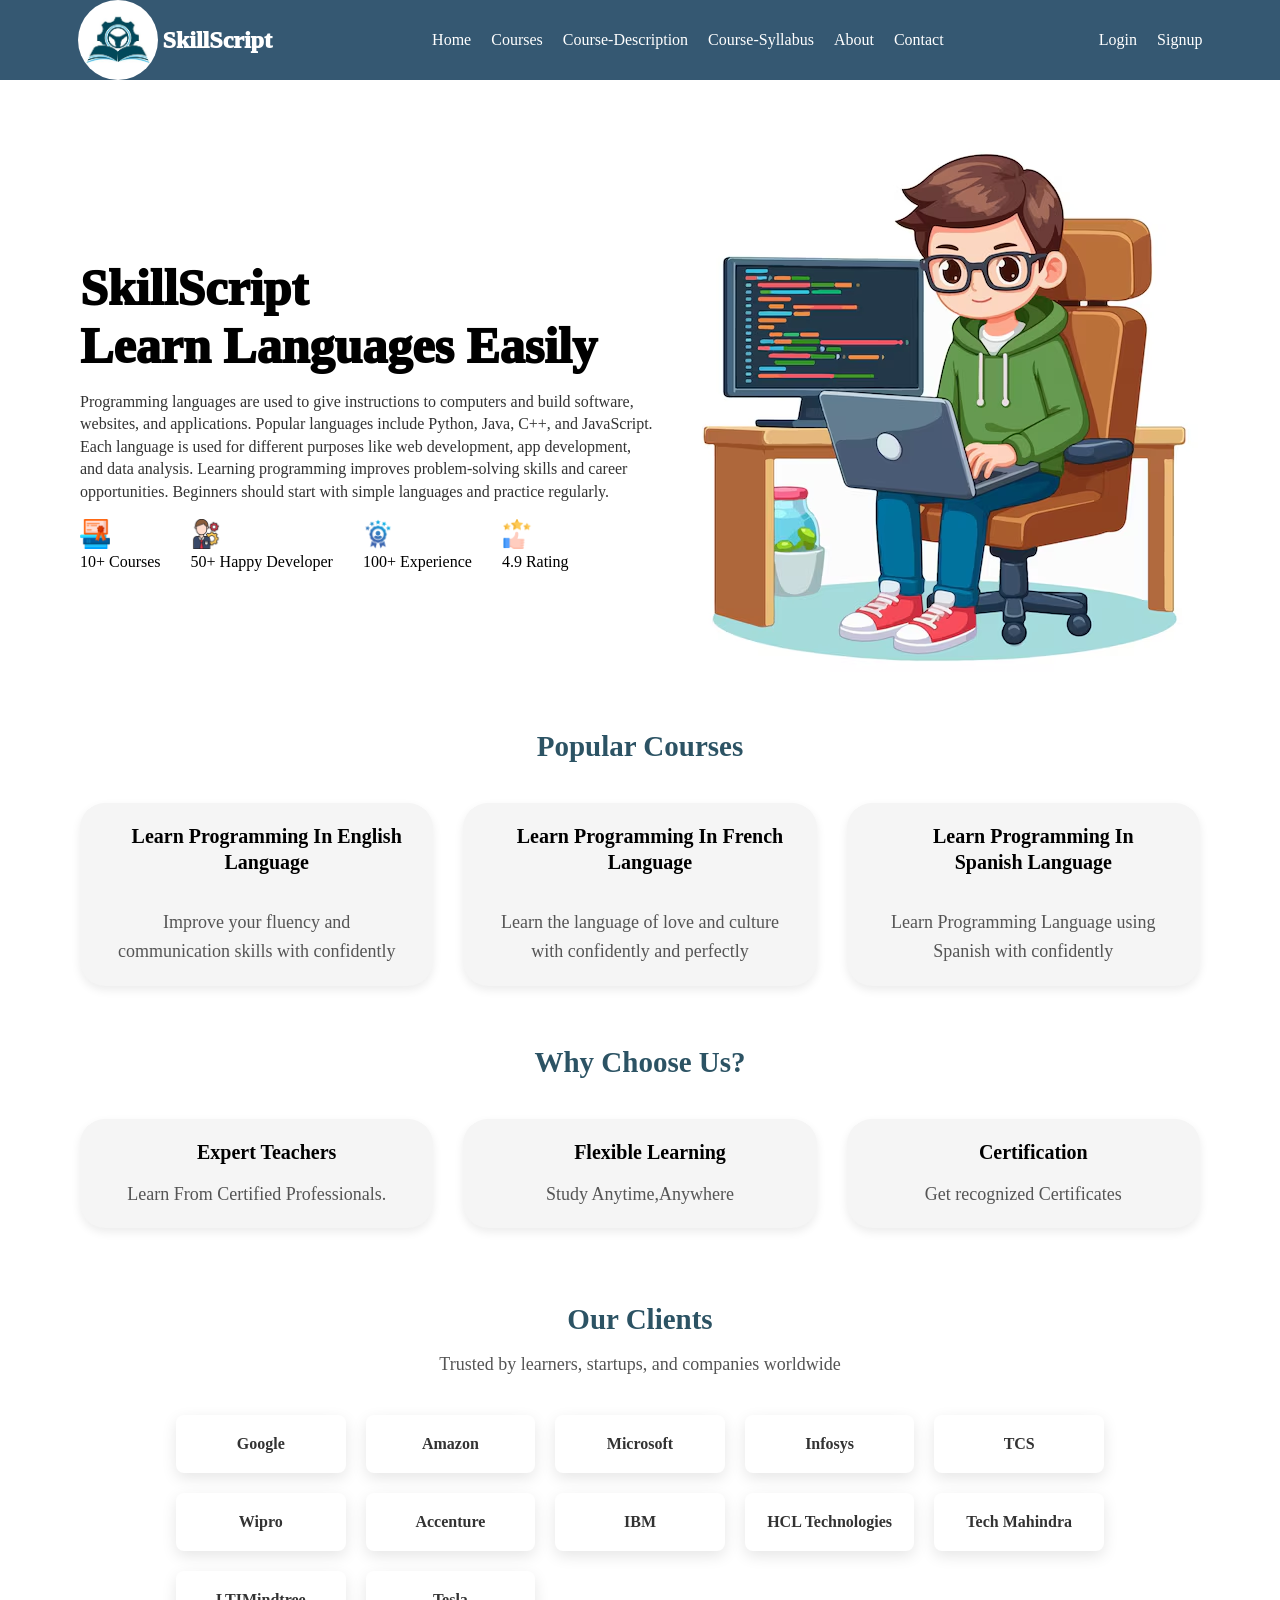
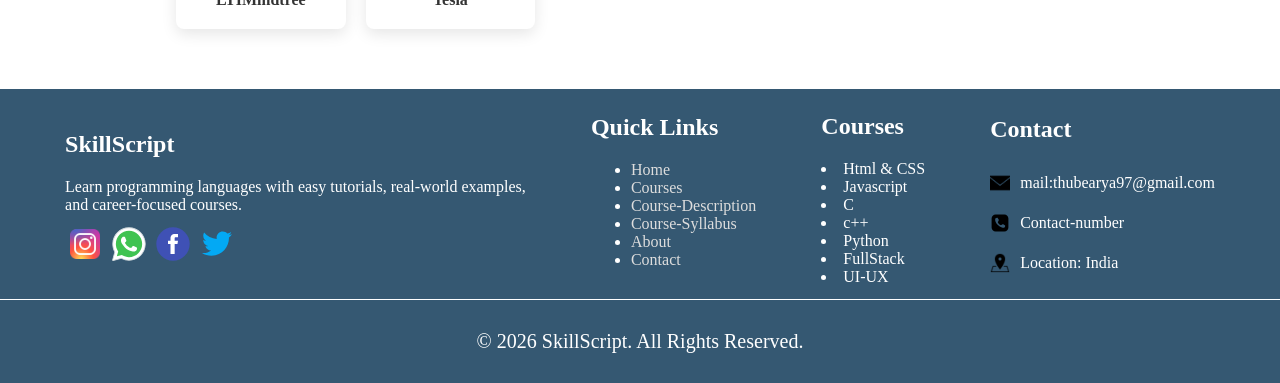
==== index.html @ b28695e3 "formatting of all doc done" ====
<!DOCTYPE html>
<html lang="en">

<head>
    <meta charset="UTF-8">
    <meta name="viewport" content="width=device-width, initial-scale=1.0">
    <link rel="stylesheet" href="./css/nav.css">
    <link rel="stylesheet" href="./css/index.css">
    <link rel="stylesheet" href="./css/footer.css">
    <title>Document</title>
</head>

<body>
    <!-- Nav Bar -->
    <div class="mian-container">

        <div class="img-container">
            <img src="./images/main-logo.jpg" alt="logo" class="main-class-logo">
            <h2>SkillScript</h2>
        </div>

        <div class="nav-menu">
            <a href="./index.html" class="menu">Home</a>
            <a href="./html/courses.html" class="menu">Courses</a>
            <a href="./html/course-description.html" class="menu">Course-Description</a>
            <a href="" class="menu">Course-Syllabus</a>
            <a href="" class="menu">About</a>
            <a href="" class="menu">Contact</a>
        </div>

        <div class="nav-menu">
            <a href="./html/login-page.html" class="menu">Login</a>
            <a href="./html/signup.html" class="menu">Signup</a>
        </div>

    </div>

    <!-- main part -->
    <div class="info-main-container">
        <div>
            <div class="info-sub-container">
                <span class="heading">SkillScript</span>
                <br>
                <span class="heading">Learn Languages Easily</span>
                <p>Programming languages are used to give instructions to computers and build software, websites, and
                    applications. Popular languages include Python, Java, C++, and JavaScript. Each language is used for
                    different purposes like web development, app development, and data analysis. Learning programming
                    improves problem-solving skills and career opportunities. Beginners should start with simple
                    languages
                    and practice regularly.</p>
            </div>
            <div class="our-component">
                <div>
                    <img src="./images/courses-img.png" alt="courses" class="component-img">
                    <span class="component-text">10+ Courses</span>
                </div>

                <div>
                    <img src="./images/developer-img.png" alt="happy-developer" class="component-img">
                    <span class="component-text">50+ Happy Developer</span>
                </div>

                <div>
                    <img src="./images/experience-img.png" alt="experience" class="component-img">
                    <span class="component-text">100+ Experience</span>
                </div>

                <div>
                    <img src="./images/rating-img.png" alt="rating" class="component-img">
                    <span class="component-text">4.9 Rating</span>
                </div>
            </div>
        </div>
        <div>
            <img src="./images/main-page-img.jpg" alt="main-info">
        </div>
    </div>

    <!-- special language -->
    <div class="lang-heading">
        <span>Popular Courses</span>
    </div>
    <div class="special-languages">

        <div class="language-part-container">
            <span class="language-text-container"><b>Learn Programming In English Language</b></span><br>
            <span class="language-par-container">Improve your fluency and communication skills with confidently</span>
        </div>

        <div class="language-part-container">
            <span class="language-text-container">Learn Programming In French Language</span><br>
            <span class="language-par-container">Learn the language of love and culture with confidently and
                perfectly</span>
        </div>

        <div class="language-part-container">
            <span class="language-text-container">Learn Programming In Spanish Language</span><br>
            <span class="language-par-container">Learn Programming Language using Spanish with confidently</span>
        </div>
    </div>

    <!-- Why choose us part -->
    <div class="lang-heading">
        <span>Why Choose Us?</span>
    </div>

    <div class="special-languages">

        <div class="language-part-container">
            <span class="language-text-container">Expert Teachers</span>
            <span class="language-par-container">Learn From Certified Professionals.</span>
        </div>

        <div class="language-part-container">
            <span class="language-text-container">Flexible Learning</span>
            <span class="language-par-container">Study Anytime,Anywhere</span>
        </div>

        <div class="language-part-container">
            <span class="language-text-container">Certification</span>
            <span class="language-par-container">Get recognized Certificates</span>
        </div>

    </div>

    <!-- Client Part -->
    <div class="clients">
        <h2>Our Clients</h2>
        <p>Trusted by learners, startups, and companies worldwide</p>
        <div class="client-list">
            <div class="client"><a href="https://www.google.com" target="_blank">Google</a></div>
            <div class="client"><a href="https://www.amazon.com" target="_blank">Amazon</a></div>
            <div class="client"><a href="https://www.microsoft.com" target="_blank">Microsoft</a></div>
            <div class="client"><a href="https://www.infosys.com" target="_blank">Infosys</a></div>
            <div class="client"><a href="https://www.tcs.com" target="_blank">TCS</a></div>
            <div class="client"><a href="https://www.wipro.com" target="_blank">Wipro</a></div>
            <div class="client"><a href="https://www.accenture.com" target="_blank">Accenture</a></div>
            <div class="client"><a href="https://www.ibm.com" target="_blank">IBM</a></div>
            <div class="client"><a href="https://www.hcltech.com" target="_blank">HCL Technologies</a></div>
            <div class="client"><a href="https://www.techmahindra.com" target="_blank">Tech Mahindra</a></div>
            <div class="client"><a href="https://www.ltimindtree.com" target="_blank">LTIMindtree</a></div>
            <div class="client"><a href="https://www.tesla.com" target="_blank">Tesla</a></div>
        </div>
    </div>

    <!-- Footer Part -->
    <div class="footer-container">
        <div class="footer-main-container">

            <div class="footer-box">
                <h2>SkillScript</h2>
                <p>Learn programming languages with easy tutorials, real-world examples,
                    <br>and career-focused courses.
                </p>
                <a href="https://www.instagram.com/" target="_blank"><img src="./images/instagram-icon.png" alt="insta"
                        class="logo-img1"></a>
                <a href="https://www.whatsapp.com/" target="_blank"><img src="./images/whatsapp-icon.svg" alt="whatsapp"
                        class="logo-img1"></a>
                <a href="https://www.facebook.com/" target="_blank"><img src="./images/facebook-icon.svg" alt="facebook"
                        class="logo-img1"></a>
                <a href="https://www.twitter.com/" target="_blank"><img src="./images/twitter-icon.svg" alt="twitter"
                        class="logo-img1"></a>
            </div>

            <div class="footer-box">
                <h2>Quick Links</h2>
                <ul>
                    <li><a href="./index.html">Home</a></li>
                    <li><a href="./html/courses.html">Courses</a></li>
                    <li><a href="./html/course-description.html">Course-Description</a></li>
                    <li><a href="">Course-Syllabus</a></li>
                    <li><a href="">About</a></li>
                    <li><a href="">Contact</a></li>
                </ul>
            </div>

            <div class="footer-box">
                <h2>Courses</h2>
                <li>Html & CSS</li>
                <li>Javascript</li>
                <li>C</li>
                <li>c++</li>
                <li>Python</li>
                <li>FullStack</li>
                <li>UI-UX</li>
            </div>

            <div class="footer-box">
                <h2>Contact</h2>
                <div class="contact-item">
                    <img src="./images/email-icon.png" alt="email" class="logo-img">
                    <a href="mailto:thubearya97@gmail.com">mail:thubearya97@gmail.com </a>
                </div>

                <div class="contact-item">
                    <img src="./images/phone-icon.svg" alt="phone" class="logo-img">
                    <a href="tel:1234567897"> Contact-number </a>
                </div>

                <div class="contact-item">
                    <img src="./images/address-icon.png" alt="address" class="logo-img">
                    <p>Location: India</p>
                </div>
            </div>
        </div>
        <div class="footer-bottom">
            <p>© 2026 SkillScript. All Rights Reserved.</p>
        </div>
    </div>

</body>

</html>
---- css/nav.css ----
body{
    background-color: white;
    margin: 0%;
    padding: 0%;
}
.mian-container{
    display: flex;
    flex-direction: row;
    align-items: center;
    justify-content: space-around;
    background-color:#355872;
}
.main-class-logo{
    height: 80px;
    width: 80px;
    border-radius: 50%;
    border-color: 3px solid black;  
}
.img-container{
    display: flex;
    flex-direction: row;
    align-items: center;
}
.img-container h2{
    padding: 5px;
    font-weight: 1000;
    color: white;
}
.nav-menu{

    display: flex;
    flex-direction: row;
    gap: 20px;
}
.menu{
    color: white;
    text-decoration: none;
    
}
.menu:hover{
    color: #E97F4A;
}
---- css/index.css ----
/* main part css */
.heading {
    font-size: 50px;
    font-weight: 1000;
}

.info-main-container {
    display: flex;
    flex-direction: row;
    align-items: center;
    margin-left: 80px;
}

.info-sub-container {
    margin-top: 40px;
}

.info-sub-container p {
    color: #333333;
    line-height: 1.4;

}

.our-component {
    display: flex;
    flex-direction: row;
    align-items: center;
    gap: 30px;
}

.component-img {
    height: 30px;
    width: 30px;
}

.component-text {
    display: flex;
    flex-direction: row;
    align-items: center;
}

/* languages css */
.special-languages {
    display: flex;
    flex-direction: row;
    justify-content: space-between;
    gap: 30px;
    margin-left: 80px;
    margin-right: 80px;
}

.lang-heading {
    font-size: 29px;
    font-weight: 900;
    text-align: center;
    margin-top: 20px;
    color: #2c5364;
}

.language-part-container {
    display: flex;
    flex-direction: column;
    justify-content: center;
    align-items: center;
    text-align: center;
    width: 80%;
    margin: 40px auto;
    padding: 20px 30px;
    background-color: #f5f5f5;
    border-radius: 25px;
    box-shadow: 0 4px 10px rgba(0, 0, 0, 0.08);
   
}

.language-part-container:hover {
    background-color: #7AAACE;
    transition: 2s;
    border: 1px solid black;
}

.language-text-container {
    font-size: 20px;
    color: #000;
    font-weight: 600;
    margin-bottom: 15px;
    line-height: 1.3;
    padding-left: 20px;

}

.language-par-container {
    font-size: 18px;
    color: #555;
    line-height: 1.6;
    max-width: 600px;
    margin: 0 auto;
}

/* Client */

.clients{
    padding: 60px;
    background:white;
    text-align: center;
    padding-top: 20px;
}

.clients h2{
    font-size: 29px;
    margin-bottom: 10px;
    margin-top: 10px;
    padding-top: 10px;
    color: #2c5364;
    margin-top: 5px;    
}

.clients p{
    font-size: 18px;
    color: #555;
    margin-bottom: 40px;
}

.client-list{
    display: grid;
    grid-template-columns: repeat(auto-fit,minmax(150px, 1fr));
    gap: 20px;
    width: 80%;
    margin: auto;
}

.client a{
    text-decoration: none; 
    color: #333;  
}

.client{
    background: #fff;;
    padding: 20px;
    border-radius: 8px;
    font-weight: bold;
    
    box-shadow: 0px 5px 15px 0 rgba(0,0,0,0.1);
    transition: 1s;
    cursor: pointer;
}

.client:hover {
  transform: translateY(-8px);
  box-shadow: 0 10px 25px rgba(0,0,0,0.15);
color: #00bcd4;
}

.client a:hover{
    color: #00bcd4;
}
---- css/footer.css ----
.footer-container{
    background-color: #355872;
}
.footer-main-container{
    width: 100%;
    height: 200px;
    padding-bottom: 10px;  
    color: white;
    display: flex;
    flex-direction: row;
    align-items: center;
    justify-content: space-evenly;
}

.logo-img1{
    width: 40px;
    margin-top: 10px;
}

.contact-item {
  display: flex;
  align-items: center;
  gap: 10px;
  margin: 10px 0;
  padding-top: 10px;
}

.logo-img {
  width: 20px;
  height: 20px;
}

.footer-box a {
  color: white;
  text-decoration: none;
}

.footer-box ul li{
    text-decoration: none;
}

.footer-box ul li a{
    text-decoration: none;
    color: #ddd;
  transition: color 0.3s;
  
}
.footer-box ul li a:hover {
  color: #00e6e6;
}

.footer-box p {
  margin: 0;
}

.footer-bottom{
    text-align: center;
    border-top: 1px solid white;
    padding-top: 10px;
    padding-bottom: 10px;
    font-size: 20px;
    color: white;

}
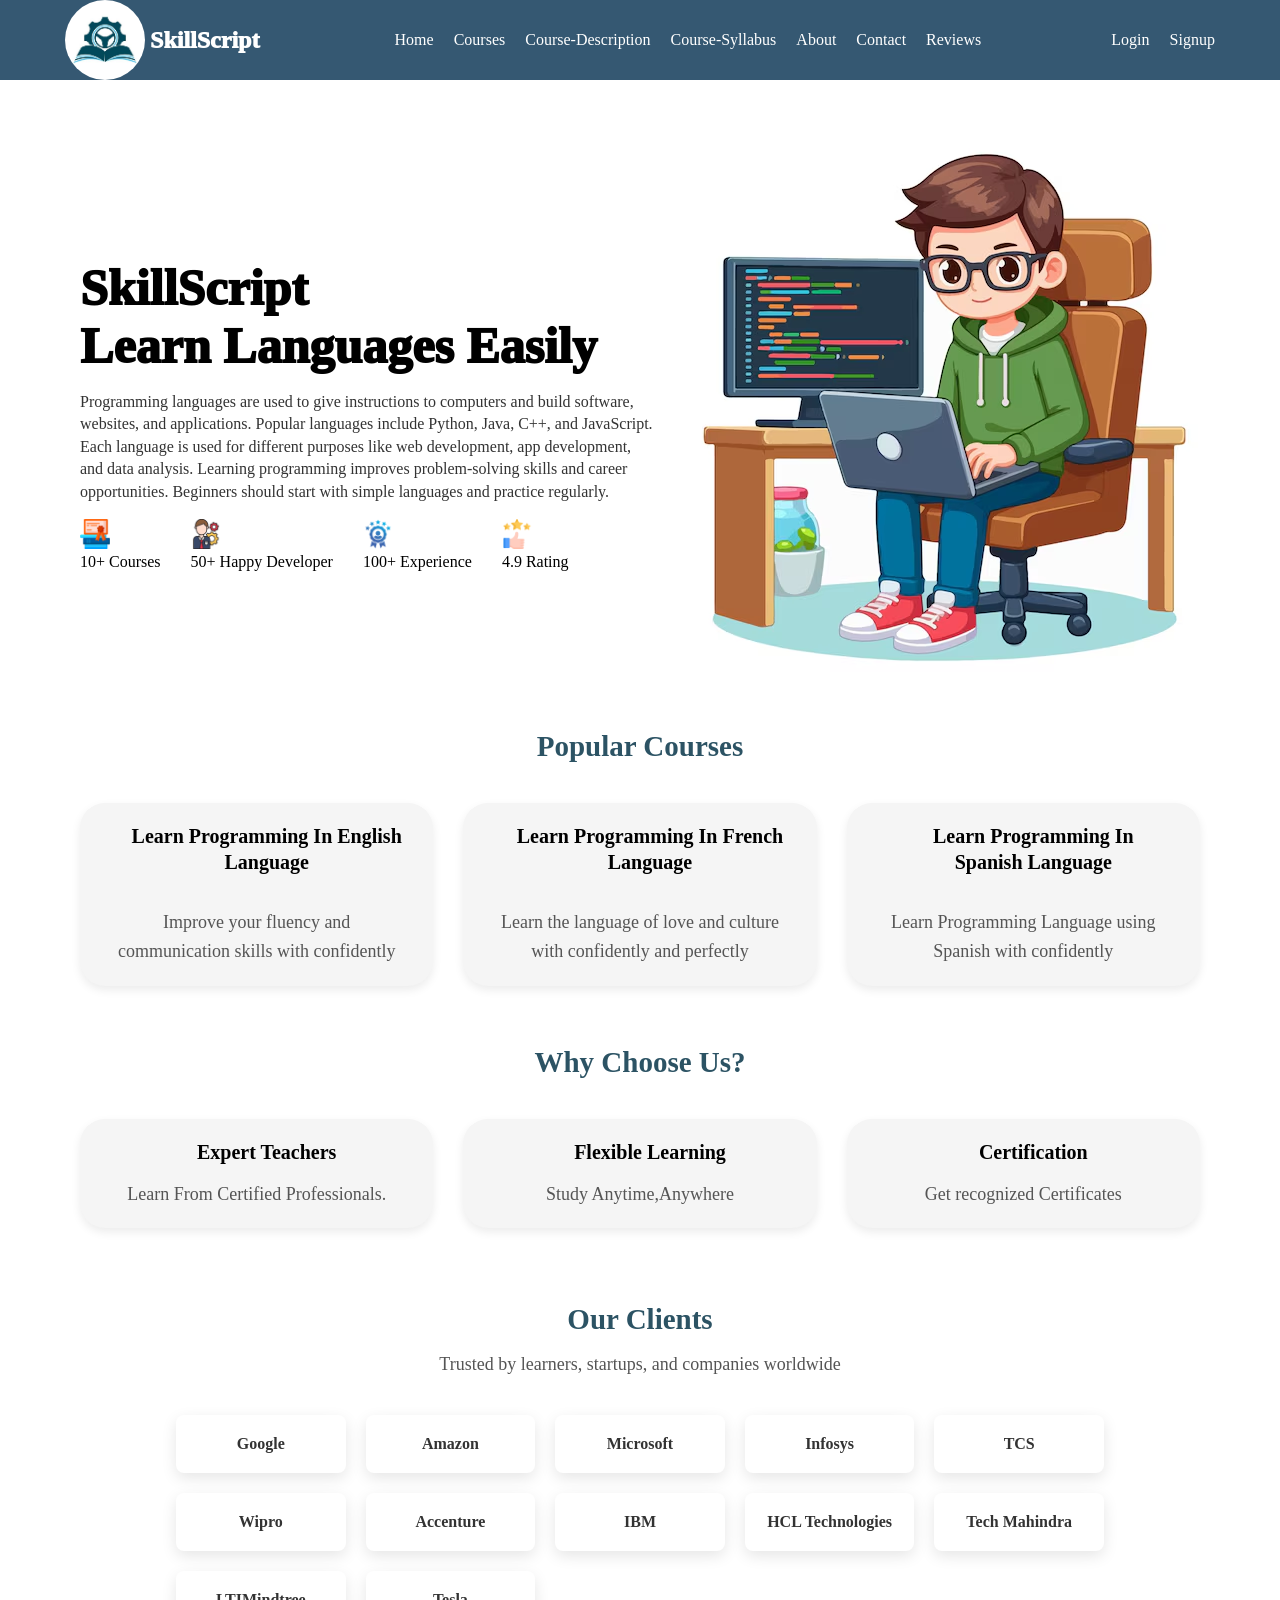
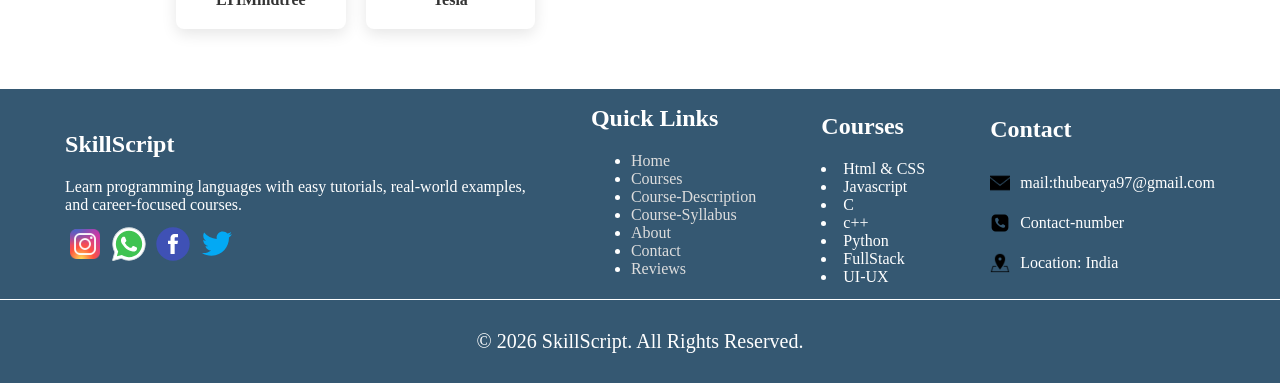
==== commit 64fbc749: "formating of all pages done" ====
--- a/index.html
+++ b/index.html
@@ -23,9 +23,10 @@
             <a href="./index.html" class="menu">Home</a>
             <a href="./html/courses.html" class="menu">Courses</a>
             <a href="./html/course-description.html" class="menu">Course-Description</a>
-            <a href="" class="menu">Course-Syllabus</a>
-            <a href="" class="menu">About</a>
-            <a href="" class="menu">Contact</a>
+            <a href="./html/course-syllabus.html" class="menu">Course-Syllabus</a>
+            <a href="./html/about.html" class="menu">About</a>
+            <a href="./html/contact.html" class="menu">Contact</a>
+            <a href="./html/reviews.html" class="menu">Reviews</a>
         </div>
 
         <div class="nav-menu">
@@ -168,9 +169,10 @@
                     <li><a href="./index.html">Home</a></li>
                     <li><a href="./html/courses.html">Courses</a></li>
                     <li><a href="./html/course-description.html">Course-Description</a></li>
-                    <li><a href="">Course-Syllabus</a></li>
-                    <li><a href="">About</a></li>
-                    <li><a href="">Contact</a></li>
+                    <li><a href="./html/course-syllabus.html">Course-Syllabus</a></li>
+                    <li><a href="./html/about.html">About</a></li>
+                    <li><a href="./html/contact.html">Contact</a></li>
+                    <li><a href="./html/reviews.html">Reviews</a></li>
                 </ul>
             </div>
 
@@ -209,5 +211,4 @@
     </div>
 
 </body>
-
 </html>
--- a/css/nav.css
+++ b/css/nav.css
@@ -35,8 +35,8 @@
 .menu{
     color: white;
     text-decoration: none;
-    
 }
 .menu:hover{
     color: #E97F4A;
+    text-decoration: underline;
 }
--- a/css/index.css
+++ b/css/index.css
@@ -138,7 +138,6 @@
     padding: 20px;
     border-radius: 8px;
     font-weight: bold;
-    
     box-shadow: 0px 5px 15px 0 rgba(0,0,0,0.1);
     transition: 1s;
     cursor: pointer;
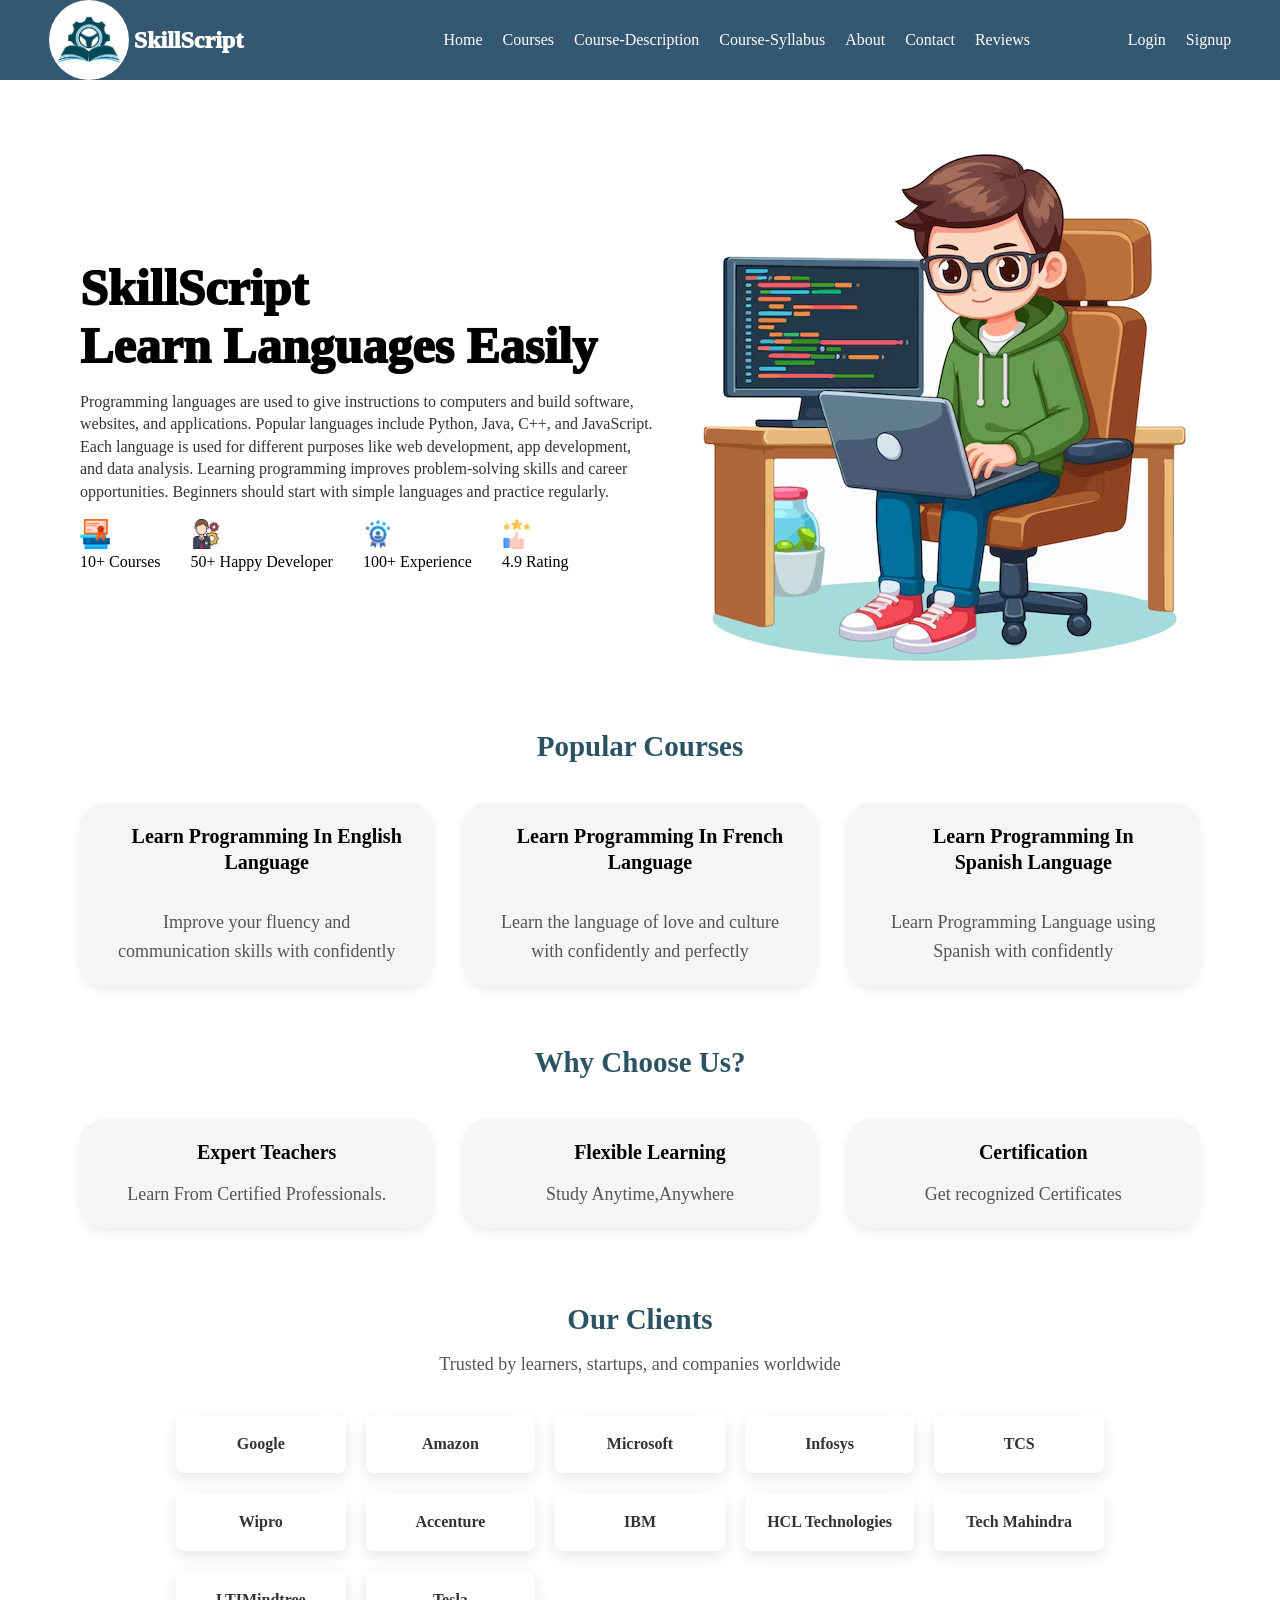
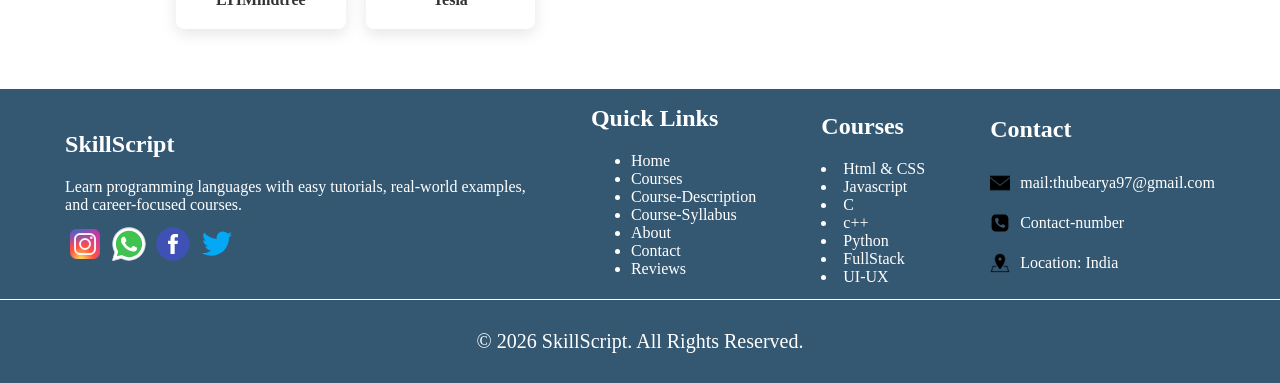
==== commit 7b41ee1f: "media query of nav bar added" ====
--- a/index.html
+++ b/index.html
@@ -18,6 +18,12 @@
             <img src="./images/main-logo.jpg" alt="logo" class="main-class-logo">
             <h2>SkillScript</h2>
         </div>
+
+        <input type="checkbox" id="menu-toggle" class="menu-toggle">
+
+        <label for="menu-toggle" class="humburger">
+            <img src="./images/humburger-menu.png" alt="menu">
+        </label>
 
         <div class="nav-menu">
             <a href="./index.html" class="menu">Home</a>
--- a/css/nav.css
+++ b/css/nav.css
@@ -40,3 +40,45 @@
     color: #E97F4A;
     text-decoration: underline;
 }
+
+.humburger img{
+    height: 40px;
+    display: none;
+    cursor: pointer;
+}
+
+.menu-toggle{
+    display: none;
+}
+
+@media screen and (max-width: 768px){
+    .mian-container{
+        flex-wrap: wrap;
+        padding: 10px 20px;
+    }
+
+    .humburger img{
+        display: block;
+    }
+
+    .nav-menu{
+        display: none;
+        flex-direction: column;
+        width: 100%;
+        text-align: center;
+        gap: 10px;
+    }
+
+    .menu-toggle:checked ~ .nav-menu{
+        display: flex;
+    }
+
+    .menu-toggle:checked ~ .humburger{
+        font-size: 28px;
+        content: 'x';
+    }
+
+    .menu{
+        font-size: 16px;
+    }
+}
--- a/css/index.css
+++ b/css/index.css
@@ -1,4 +1,5 @@
 /* main part css */
+
 .heading {
     font-size: 50px;
     font-weight: 1000;
--- a/css/footer.css
+++ b/css/footer.css
@@ -1,20 +1,21 @@
-.footer-container{
-    background-color: #355872;
-}
-.footer-main-container{
-    width: 100%;
-    height: 200px;
-    padding-bottom: 10px;  
-    color: white;
-    display: flex;
-    flex-direction: row;
-    align-items: center;
-    justify-content: space-evenly;
+.footer-container {
+  background-color: #355872;
 }
 
-.logo-img1{
-    width: 40px;
-    margin-top: 10px;
+.footer-main-container {
+  width: 100%;
+  height: 200px;
+  padding-bottom: 10px;
+  color: white;
+  display: flex;
+  flex-direction: row;
+  align-items: center;
+  justify-content: space-evenly;
+}
+
+.logo-img1 {
+  width: 40px;
+  margin-top: 10px;
 }
 
 .contact-item {
@@ -35,16 +36,17 @@
   text-decoration: none;
 }
 
-.footer-box ul li{
-    text-decoration: none;
+.footer-box ul li {
+  text-decoration: none;
 }
 
-.footer-box ul li a{
-    text-decoration: none;
-    color: #ddd;
+.footer-box ul li a {
+  text-decoration: none;
+  color: white;
   transition: color 0.3s;
-  
+
 }
+
 .footer-box ul li a:hover {
   color: #00e6e6;
 }
@@ -53,12 +55,11 @@
   margin: 0;
 }
 
-.footer-bottom{
-    text-align: center;
-    border-top: 1px solid white;
-    padding-top: 10px;
-    padding-bottom: 10px;
-    font-size: 20px;
-    color: white;
-
-}
+.footer-bottom {
+  text-align: center;
+  border-top: 1px solid white;
+  padding-top: 10px;
+  padding-bottom: 10px;
+  font-size: 20px;
+  color: white;
+}
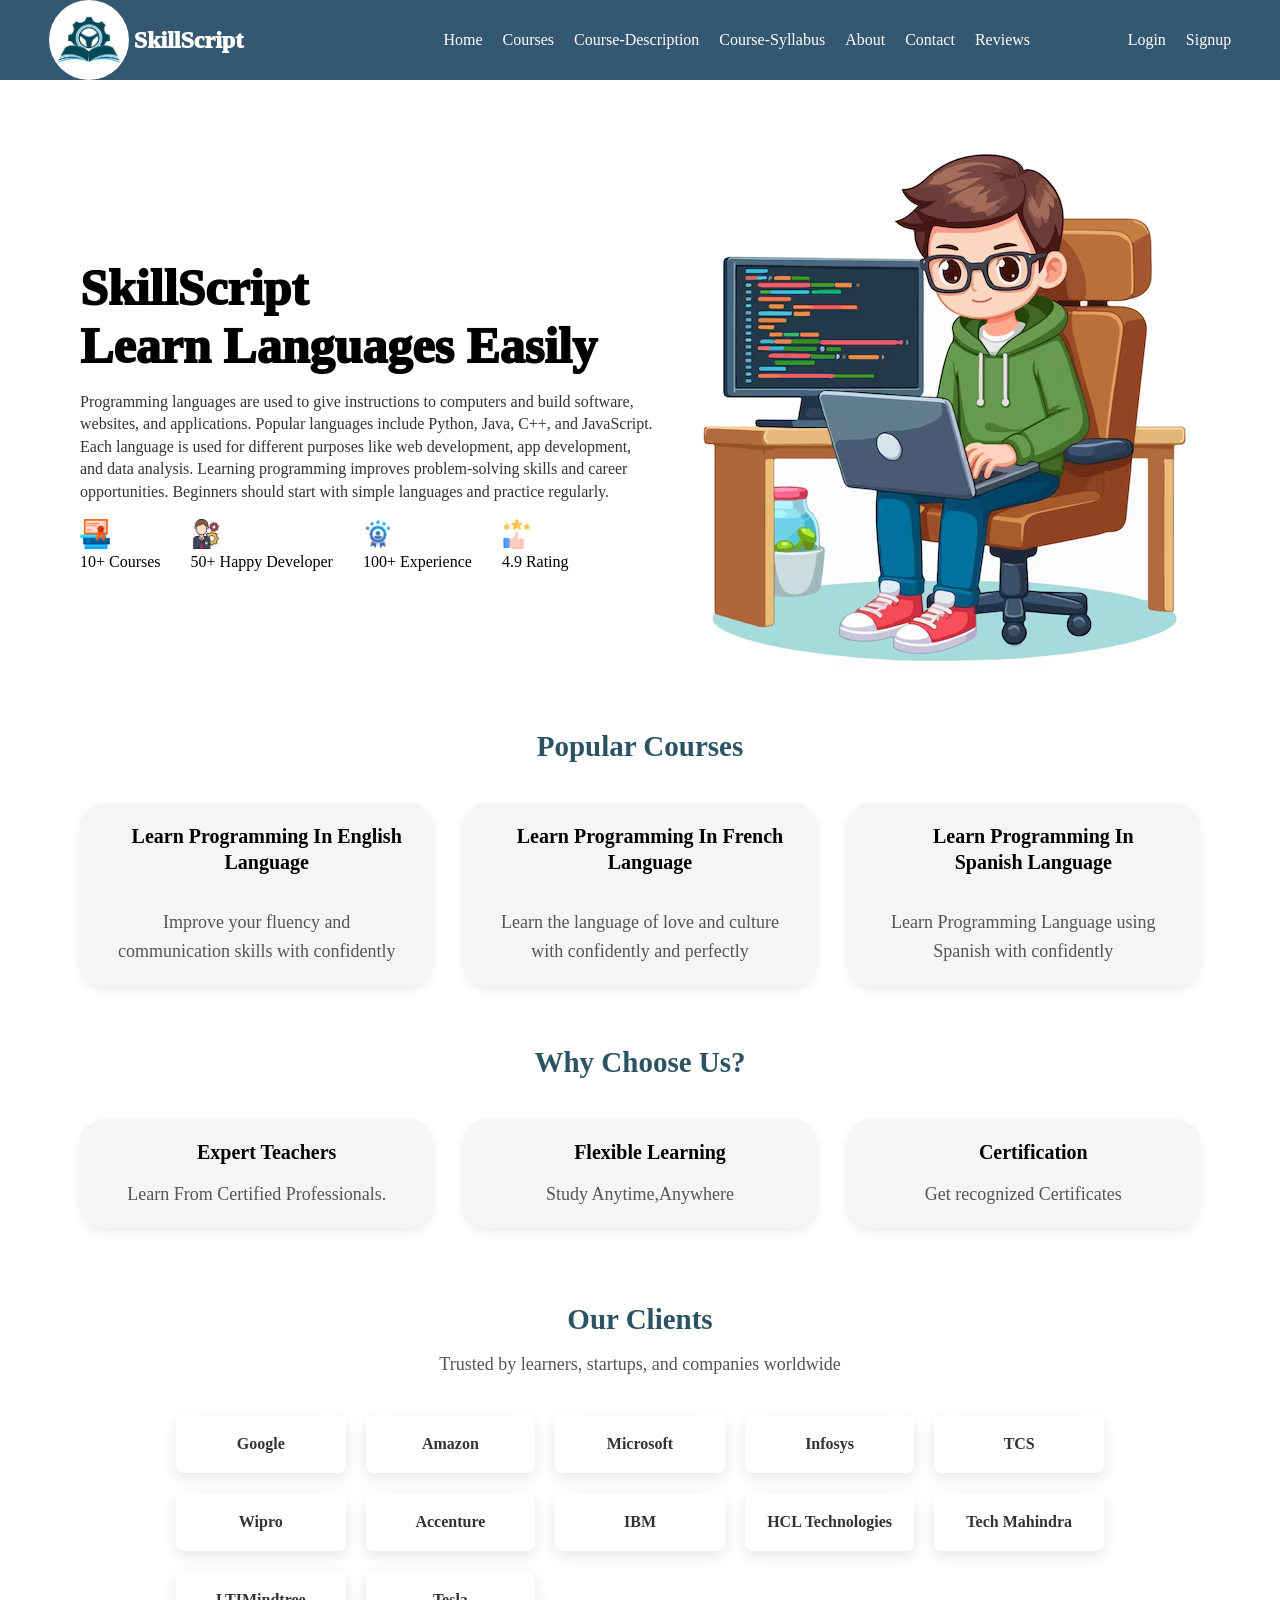
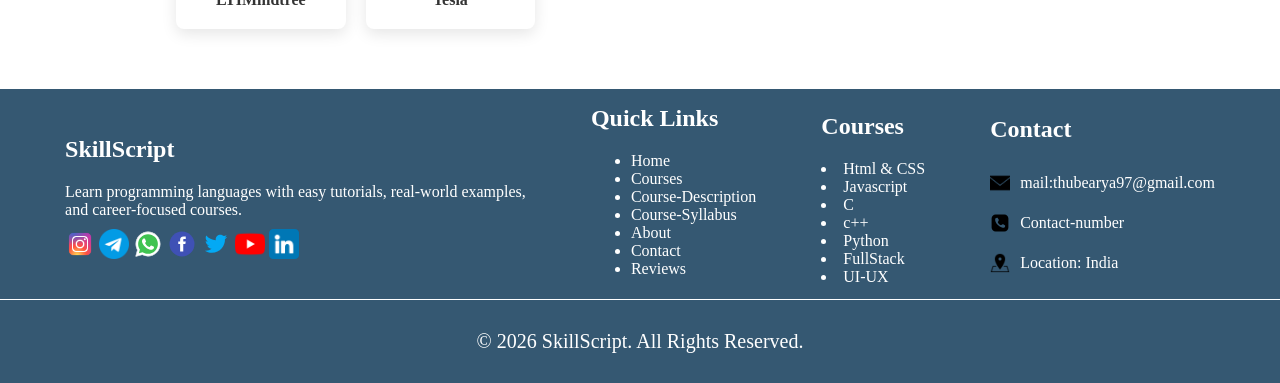
==== commit 83236ebd: "linking of courses and courses syllabus added" ====
--- a/index.html
+++ b/index.html
@@ -161,11 +161,17 @@
                 </p>
                 <a href="https://www.instagram.com/" target="_blank"><img src="./images/instagram-icon.png" alt="insta"
                         class="logo-img1"></a>
+                <a href="https://telegram.org/" target="_blank"><img src="./images/telegram-logo.png" alt="telegram"
+                        class="logo-img1"></a>
                 <a href="https://www.whatsapp.com/" target="_blank"><img src="./images/whatsapp-icon.svg" alt="whatsapp"
                         class="logo-img1"></a>
                 <a href="https://www.facebook.com/" target="_blank"><img src="./images/facebook-icon.svg" alt="facebook"
                         class="logo-img1"></a>
                 <a href="https://www.twitter.com/" target="_blank"><img src="./images/twitter-icon.svg" alt="twitter"
+                        class="logo-img1"></a>
+                <a href="https://www.youtube.com/" target="_blank"><img src="./images/youtube-logo.png" alt="youtube"
+                        class="logo-img1"></a>
+                <a href="https://www.linkedin.com/" target="_blank"><img src="./images/linkedin-logo.png" alt="linkedin"
                         class="logo-img1"></a>
             </div>
 
@@ -217,4 +223,5 @@
     </div>
 
 </body>
+
 </html>
--- a/css/nav.css
+++ b/css/nav.css
@@ -27,7 +27,6 @@
     color: white;
 }
 .nav-menu{
-
     display: flex;
     flex-direction: row;
     gap: 20px;
--- a/css/index.css
+++ b/css/index.css
@@ -152,4 +152,16 @@
 
 .client a:hover{
     color: #00bcd4;
+}
+
+@media screen and (max-width: 768px){
+    .info-main-container{
+        display: flex;
+        flex-direction: column;
+    }
+
+    .special-languages{
+        display: flex;
+        flex-direction: column;
+    }
 }
--- a/css/footer.css
+++ b/css/footer.css
@@ -14,7 +14,7 @@
 }
 
 .logo-img1 {
-  width: 40px;
+  width: 30px;
   margin-top: 10px;
 }
 
@@ -62,4 +62,18 @@
   padding-bottom: 10px;
   font-size: 20px;
   color: white;
-}+}
+
+@media screen and (max-width: 768px) {
+  .footer-main-container{
+        display: flex;
+        flex-direction: column;
+        height: 800px;
+        justify-content: left;
+        margin: 0%;
+    }
+    .footer-box{
+      padding: 0%;
+    }
+}
+
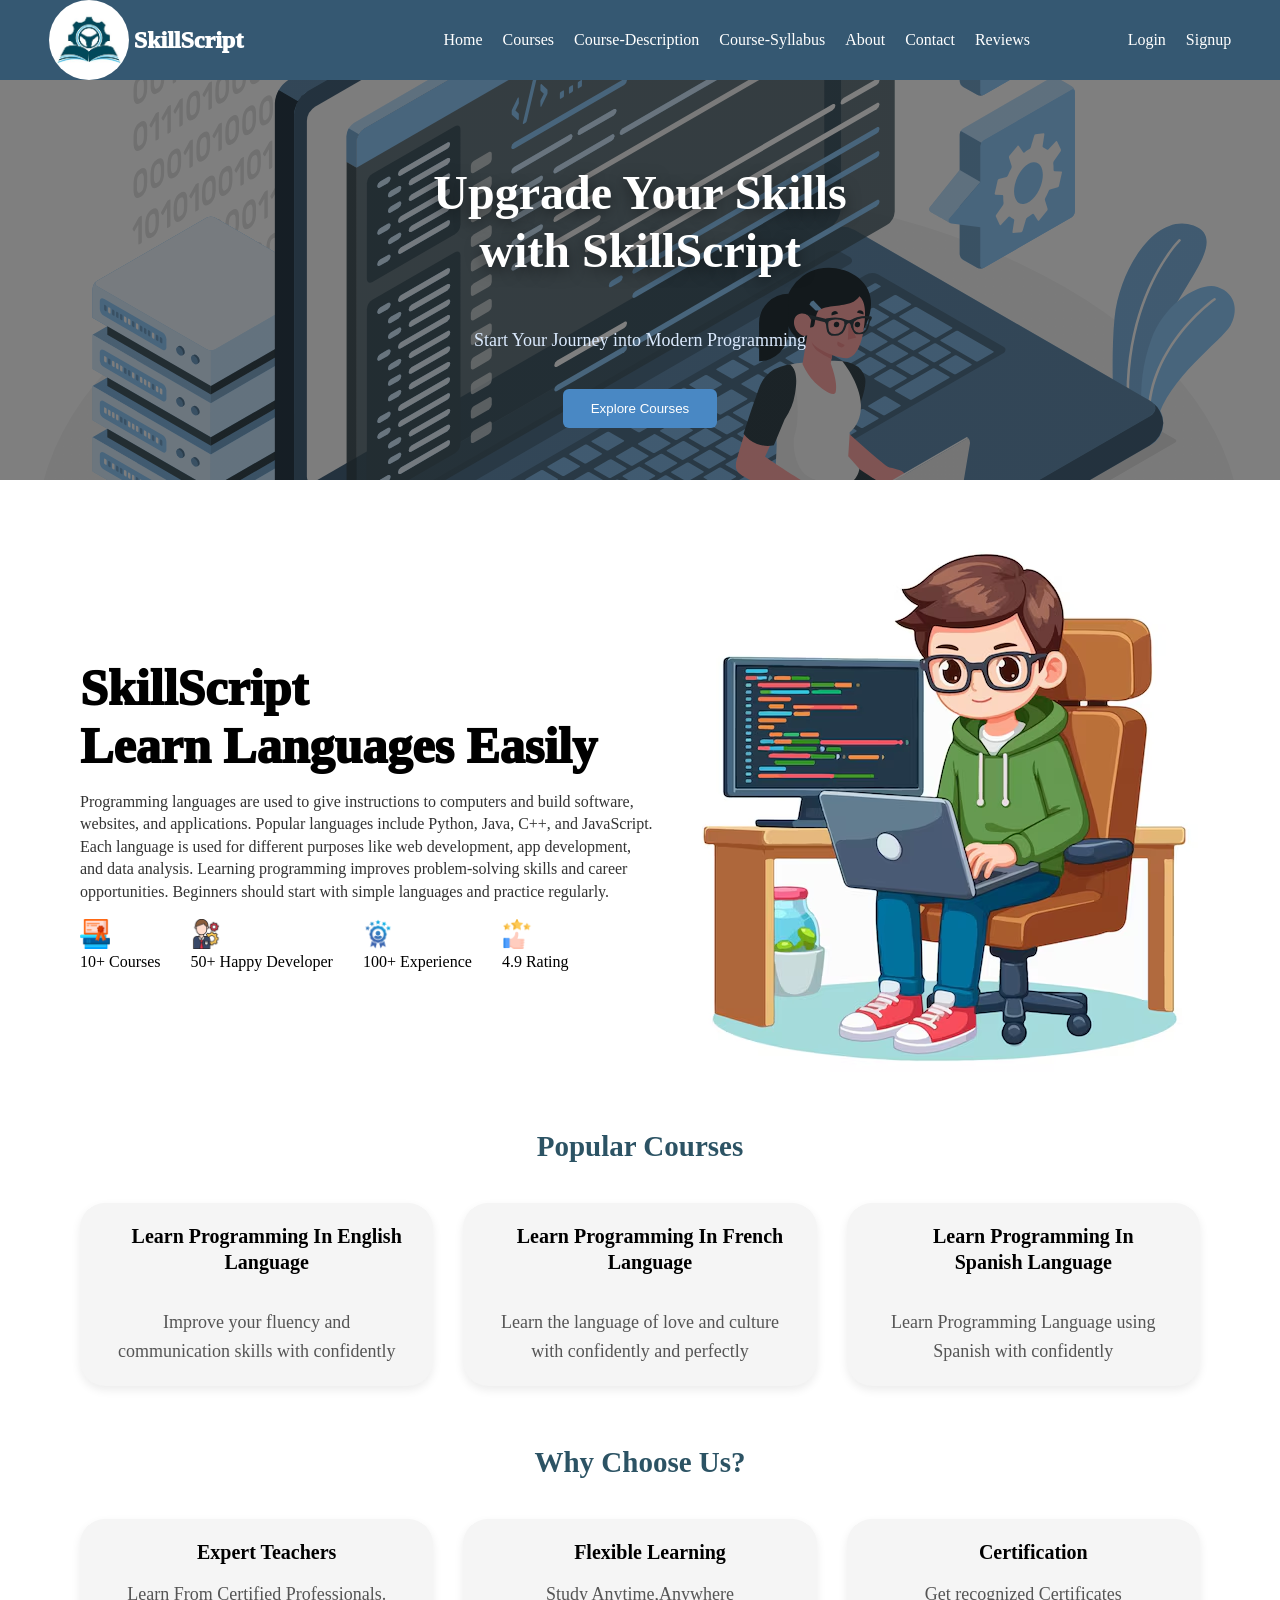
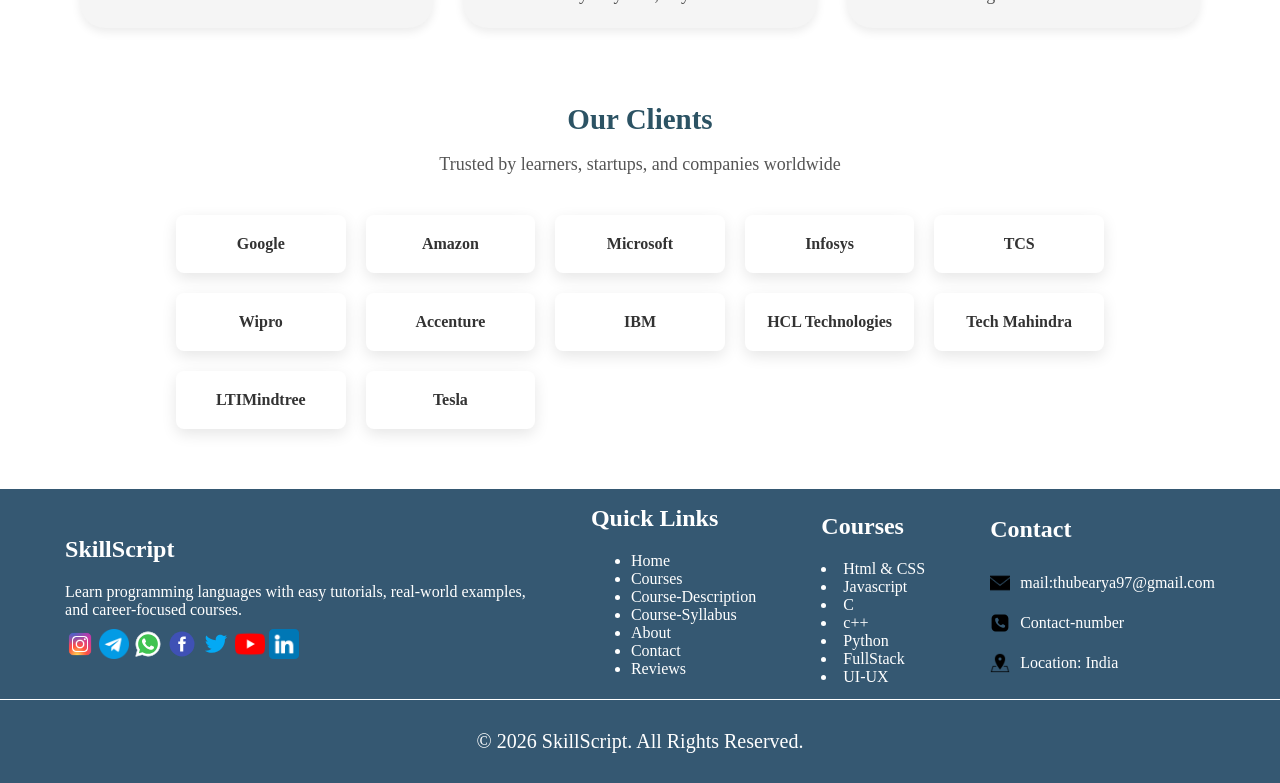
==== commit 90d142dc: "bg image added" ====
--- a/index.html
+++ b/index.html
@@ -42,6 +42,12 @@
 
     </div>
 
+    <div class="background-section">
+        <h1>Upgrade Your Skills <br> with SkillScript</h1>
+        <p>Start Your Journey into Modern Programming</p>
+        <button>Explore Courses</button>
+    </div>
+    
     <!-- main part -->
     <div class="info-main-container">
         <div>
--- a/css/nav.css
+++ b/css/nav.css
@@ -9,6 +9,7 @@
     align-items: center;
     justify-content: space-around;
     background-color:#355872;
+    
 }
 .main-class-logo{
     height: 80px;
--- a/css/index.css
+++ b/css/index.css
@@ -1,3 +1,39 @@
+/* bg image */
+.background-section{
+    height:90vh;
+    display:flex;
+    align-items:center;
+    justify-content:center;
+    flex-direction:column;
+    text-align:center;
+    height: 400px;
+    background:linear-gradient(rgba(0,0,0,0.5),rgba(0,0,0,0.5)),    
+    url('../images/bg-index-page-image.svg') no-repeat center/cover;
+    color:white;
+    font-family: Georgia, 'Times New Roman', Times, serif;
+}
+
+.background-section h1{
+  font-size: 48px;
+  line-height: 1.2;
+  text-shadow: 0 4px 15px rgba(0,0,0,0.5);
+}
+
+.background-section p{
+   color: #dbeafe;
+  font-size: 18px;
+}
+
+.background-section button {
+  margin-top: 20px;
+  padding: 12px 28px;
+  background-color: #4988C4;
+  color: white;
+  border: none;
+  border-radius: 6px;
+  font-weight: 300;
+}
+
 /* main part css */
 
 .heading {
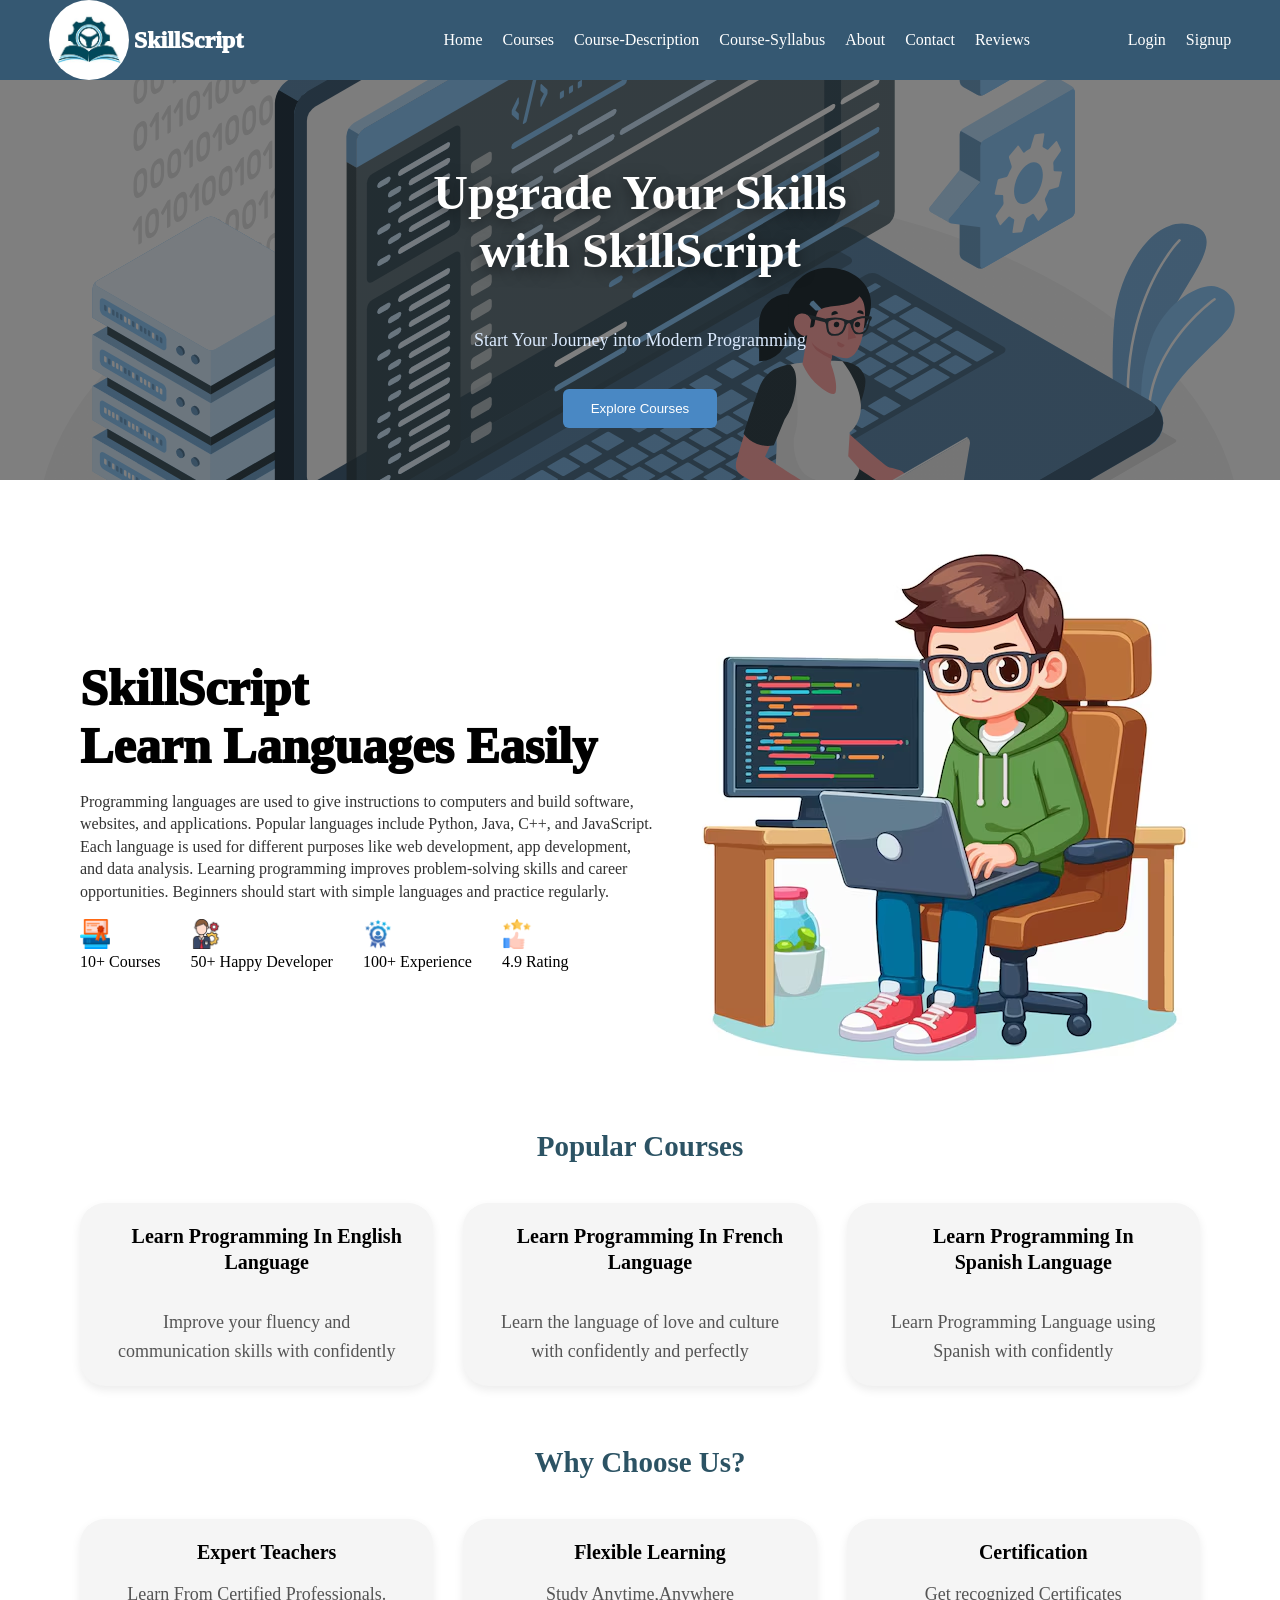
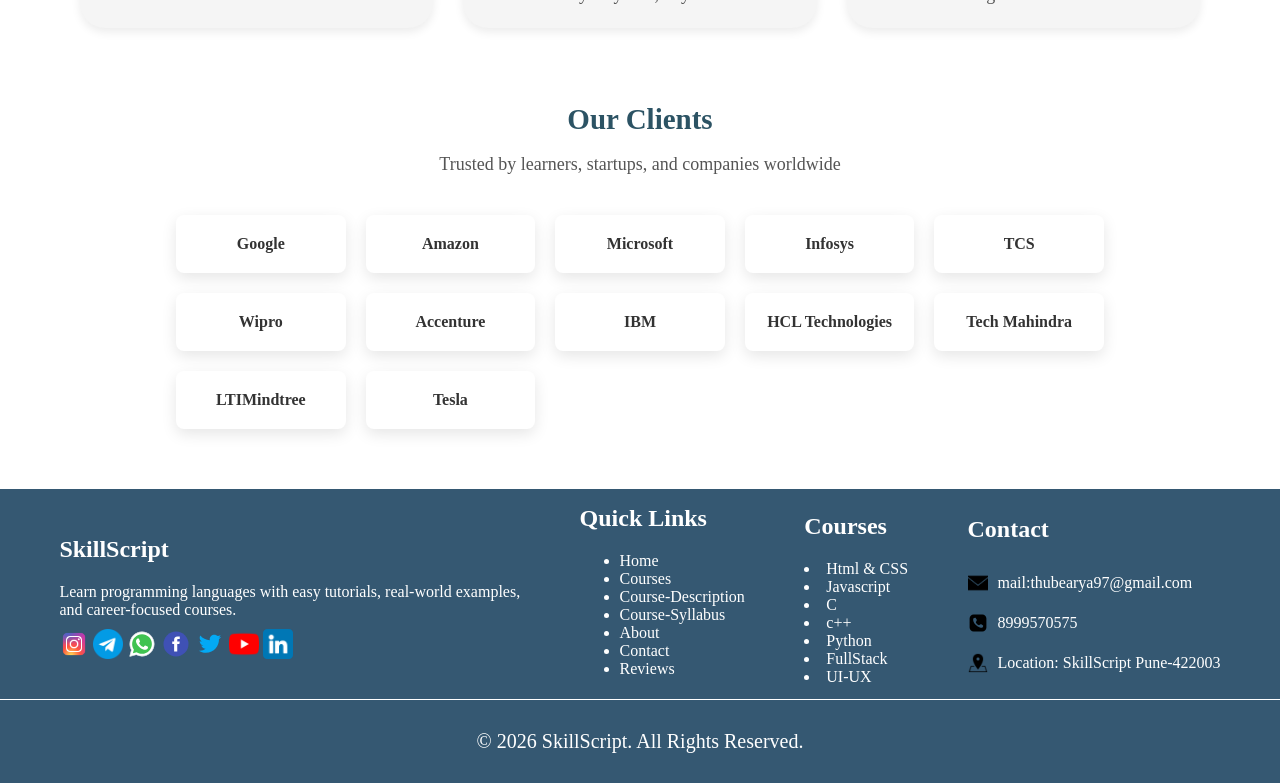
==== commit b4db59ff: "formatting of home page done" ====
--- a/index.html
+++ b/index.html
@@ -18,13 +18,11 @@
             <img src="./images/main-logo.jpg" alt="logo" class="main-class-logo">
             <h2>SkillScript</h2>
         </div>
-
         <input type="checkbox" id="menu-toggle" class="menu-toggle">
 
         <label for="menu-toggle" class="humburger">
             <img src="./images/humburger-menu.png" alt="menu">
         </label>
-
         <div class="nav-menu">
             <a href="./index.html" class="menu">Home</a>
             <a href="./html/courses.html" class="menu">Courses</a>
@@ -34,7 +32,6 @@
             <a href="./html/contact.html" class="menu">Contact</a>
             <a href="./html/reviews.html" class="menu">Reviews</a>
         </div>
-
         <div class="nav-menu">
             <a href="./html/login-page.html" class="menu">Login</a>
             <a href="./html/signup.html" class="menu">Signup</a>
@@ -42,12 +39,13 @@
 
     </div>
 
+    <!-- background img section -->
     <div class="background-section">
         <h1>Upgrade Your Skills <br> with SkillScript</h1>
         <p>Start Your Journey into Modern Programming</p>
         <button>Explore Courses</button>
     </div>
-    
+
     <!-- main part -->
     <div class="info-main-container">
         <div>
@@ -67,17 +65,14 @@
                     <img src="./images/courses-img.png" alt="courses" class="component-img">
                     <span class="component-text">10+ Courses</span>
                 </div>
-
                 <div>
                     <img src="./images/developer-img.png" alt="happy-developer" class="component-img">
                     <span class="component-text">50+ Happy Developer</span>
                 </div>
-
                 <div>
                     <img src="./images/experience-img.png" alt="experience" class="component-img">
                     <span class="component-text">100+ Experience</span>
                 </div>
-
                 <div>
                     <img src="./images/rating-img.png" alt="rating" class="component-img">
                     <span class="component-text">4.9 Rating</span>
@@ -94,18 +89,15 @@
         <span>Popular Courses</span>
     </div>
     <div class="special-languages">
-
         <div class="language-part-container">
             <span class="language-text-container"><b>Learn Programming In English Language</b></span><br>
             <span class="language-par-container">Improve your fluency and communication skills with confidently</span>
         </div>
-
         <div class="language-part-container">
             <span class="language-text-container">Learn Programming In French Language</span><br>
             <span class="language-par-container">Learn the language of love and culture with confidently and
                 perfectly</span>
         </div>
-
         <div class="language-part-container">
             <span class="language-text-container">Learn Programming In Spanish Language</span><br>
             <span class="language-par-container">Learn Programming Language using Spanish with confidently</span>
@@ -118,22 +110,18 @@
     </div>
 
     <div class="special-languages">
-
         <div class="language-part-container">
             <span class="language-text-container">Expert Teachers</span>
             <span class="language-par-container">Learn From Certified Professionals.</span>
         </div>
-
         <div class="language-part-container">
             <span class="language-text-container">Flexible Learning</span>
             <span class="language-par-container">Study Anytime,Anywhere</span>
         </div>
-
         <div class="language-part-container">
             <span class="language-text-container">Certification</span>
             <span class="language-par-container">Get recognized Certificates</span>
         </div>
-
     </div>
 
     <!-- Client Part -->
@@ -159,7 +147,6 @@
     <!-- Footer Part -->
     <div class="footer-container">
         <div class="footer-main-container">
-
             <div class="footer-box">
                 <h2>SkillScript</h2>
                 <p>Learn programming languages with easy tutorials, real-world examples,
@@ -180,7 +167,6 @@
                 <a href="https://www.linkedin.com/" target="_blank"><img src="./images/linkedin-logo.png" alt="linkedin"
                         class="logo-img1"></a>
             </div>
-
             <div class="footer-box">
                 <h2>Quick Links</h2>
                 <ul>
@@ -193,7 +179,6 @@
                     <li><a href="./html/reviews.html">Reviews</a></li>
                 </ul>
             </div>
-
             <div class="footer-box">
                 <h2>Courses</h2>
                 <li>Html & CSS</li>
@@ -204,22 +189,19 @@
                 <li>FullStack</li>
                 <li>UI-UX</li>
             </div>
-
             <div class="footer-box">
                 <h2>Contact</h2>
                 <div class="contact-item">
                     <img src="./images/email-icon.png" alt="email" class="logo-img">
                     <a href="mailto:thubearya97@gmail.com">mail:thubearya97@gmail.com </a>
                 </div>
-
                 <div class="contact-item">
                     <img src="./images/phone-icon.svg" alt="phone" class="logo-img">
-                    <a href="tel:1234567897"> Contact-number </a>
-                </div>
-
+                    <a href="tel:1234567897"> 8999570575 </a>
+                </div>
                 <div class="contact-item">
                     <img src="./images/address-icon.png" alt="address" class="logo-img">
-                    <p>Location: India</p>
+                    <p>Location: SkillScript Pune-422003</p>
                 </div>
             </div>
         </div>
@@ -227,7 +209,5 @@
             <p>© 2026 SkillScript. All Rights Reserved.</p>
         </div>
     </div>
-
 </body>
-
 </html>
